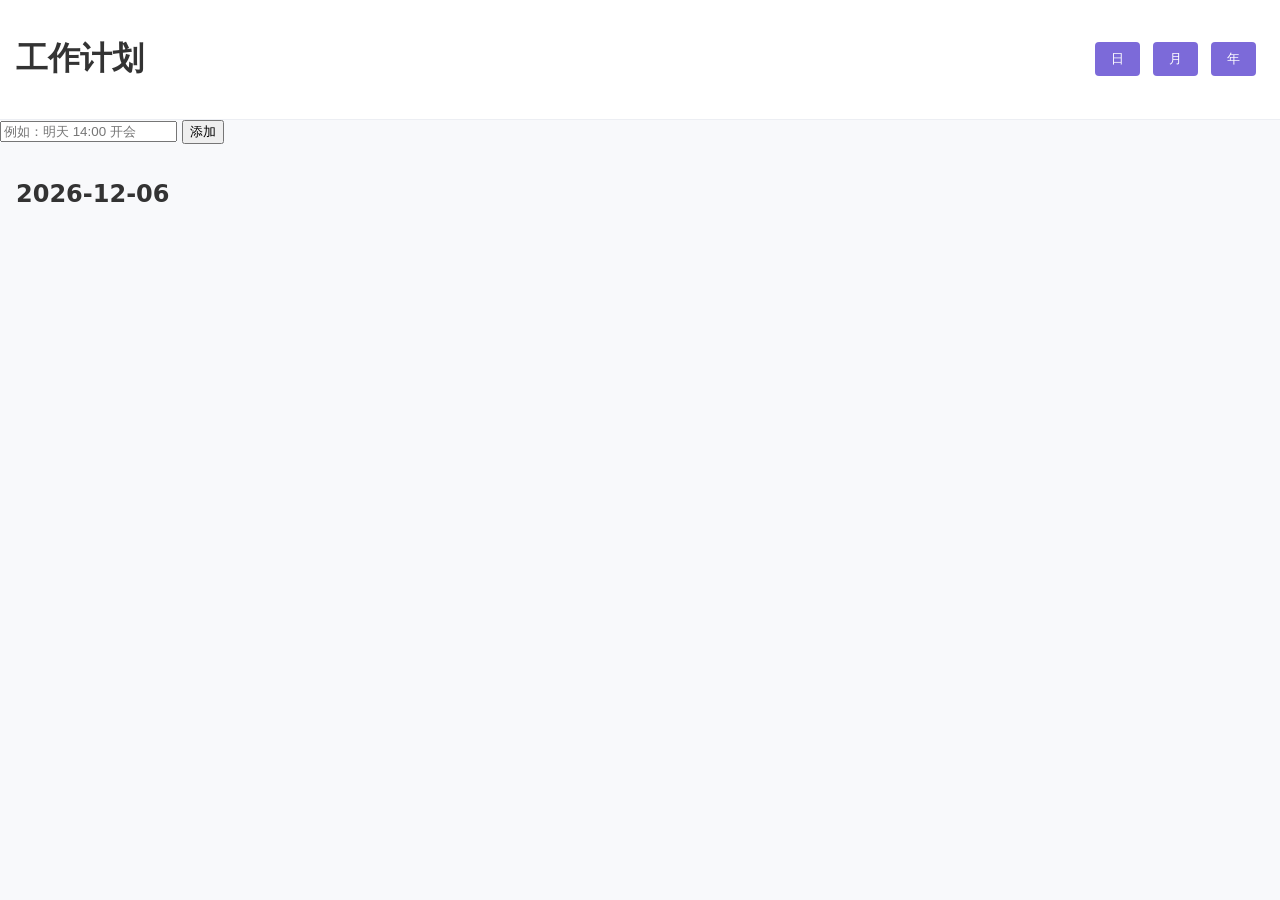
==== index.html @ 62128b0d "feat: initial task planner skeleton" ====
<!DOCTYPE html>
<html lang="zh-CN">
<head>
  <meta charset="UTF-8" />
  <meta name="viewport" content="width=device-width, initial-scale=1.0" />
  <title>工作计划网页</title>
  <link rel="stylesheet" href="style.css" />
</head>
<body>
  <header>
    <h1>工作计划</h1>
    <nav>
      <button id="view-day-btn">日</button>
      <button id="view-month-btn">月</button>
      <button id="view-year-btn">年</button>
    </nav>
  </header>

  <main>
    <section id="quick-add">
      <input type="text" id="quick-input" placeholder="例如：明天 14:00 开会" />
      <button id="quick-add-btn">添加</button>
    </section>

    <section id="day-view" class="view">
      <h2 id="day-title"></h2>
      <ul id="task-list"></ul>
    </section>

    <section id="month-view" class="view hidden">
      <h2 id="month-title"></h2>
      <div id="calendar"></div>
    </section>

    <section id="year-view" class="view hidden">
      <h2 id="year-title"></h2>
      <div id="year-content"></div>
    </section>
  </main>

  <script src="app.js"></script>
</body>
</html>
---- style.css ----
:root {
  --bg: #F8F9FB;
  --card: #FFFFFF;
  --line: #ECEEF3;
  --purple: #7C6AD9;
  --purple-hover: #8B79E6;
  --green: #20C997;
  --orange: #FFA94D;
  font-family: system-ui, sans-serif;
}

body {
  background: var(--bg);
  color: #333;
  margin: 0;
}

header {
  display: flex;
  justify-content: space-between;
  align-items: center;
  padding: 1rem;
  background: var(--card);
  border-bottom: 1px solid var(--line);
}

nav button {
  background: var(--purple);
  color: white;
  border: none;
  margin-right: .5rem;
  padding: .5rem 1rem;
  border-radius: 4px;
  cursor: pointer;
  transition: background 150ms;
}

nav button:hover {
  background: var(--purple-hover);
}

.view {
  padding: 1rem;
}

.hidden {
  display: none;
}

#task-list li {
  list-style: none;
  padding: .5rem;
  margin-bottom: .5rem;
  background: var(--card);
  border: 1px solid var(--line);
  border-radius: 4px;
  display: flex;
  justify-content: space-between;
  align-items: center;
}

.priority {
  width: 8px;
  height: 8px;
  border-radius: 50%;
  margin-right: .5rem;
}

.priority-1 { background: var(--green); }
.priority-2 { background: var(--purple); }
.priority-3 { background: var(--orange); }
.priority-4 { background: #aaa; }
#calendar {
  display: grid;
  grid-template-columns: repeat(7, 1fr);
  gap: 4px;
}

.day-cell {
  height: 60px;
  background: var(--card);
  border: 1px solid var(--line);
  position: relative;
  cursor: pointer;
}

.day-cell .dot {
  width: 6px;
  height: 6px;
  background: var(--purple);
  border-radius: 50%;
  position: absolute;
  bottom: 4px;
  right: 4px;
}

#year-content {
  display: grid;
  grid-template-columns: repeat(4, 1fr);
  gap: 8px;
}
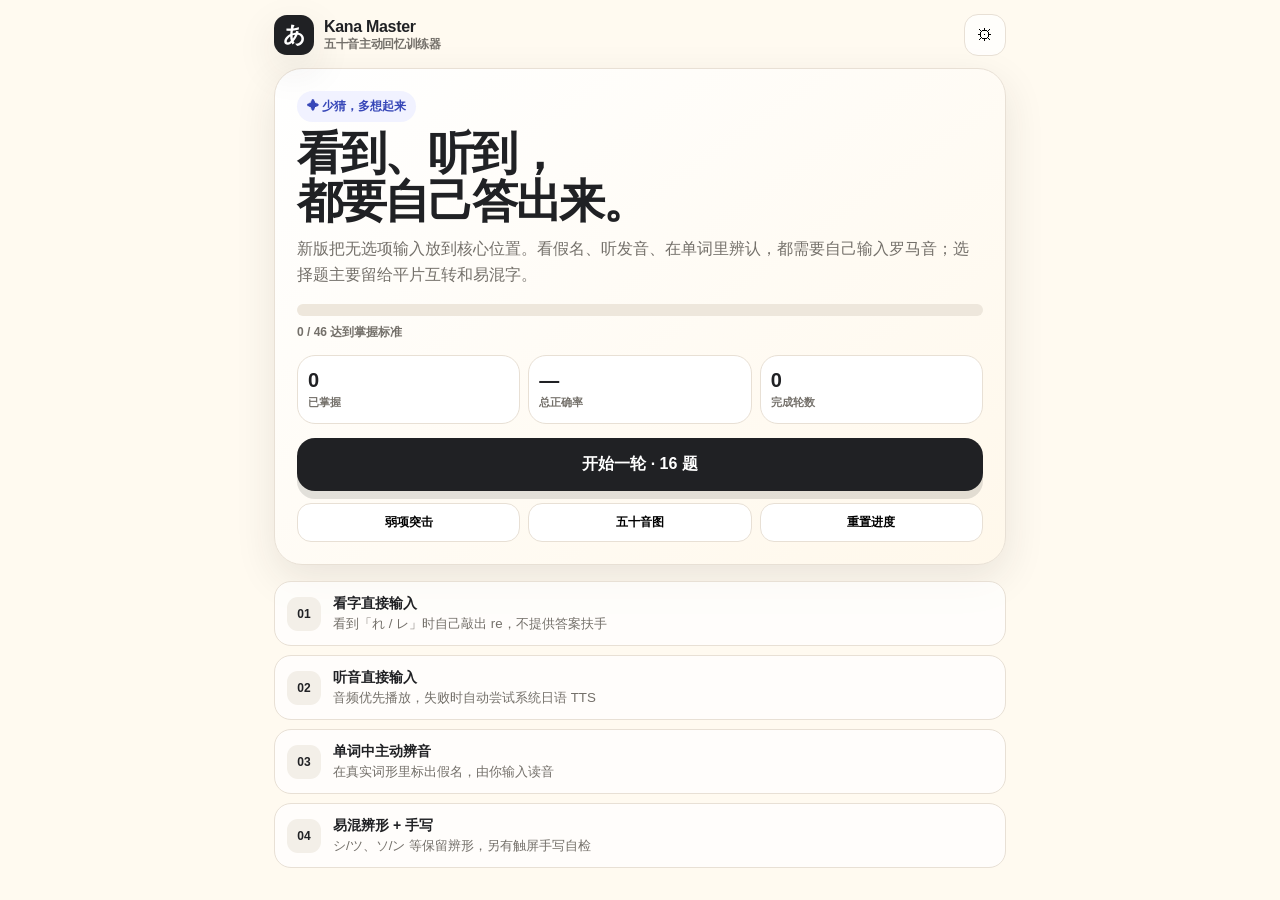
==== commit b64bc628: "Add root Pages entry for Kana Master" ====
--- a/index.html
+++ b/index.html
@@ -1,43 +1,14 @@
-<!DOCTYPE html>
+<!doctype html>
 <html lang="zh-CN">
 <head>
-  <meta charset="UTF-8" />
-  <meta name="viewport" content="width=device-width, initial-scale=1.0" />
-  <title>工作计划网页</title>
-  <link rel="stylesheet" href="style.css" />
+  <meta charset="utf-8">
+  <meta name="viewport" content="width=device-width,initial-scale=1,viewport-fit=cover">
+  <meta http-equiv="refresh" content="0; url=./kana-master/">
+  <link rel="canonical" href="./kana-master/">
+  <title>Kana Master</title>
+  <script>location.replace('./kana-master/');</script>
 </head>
 <body>
-  <header>
-    <h1>工作计划</h1>
-    <nav>
-      <button id="view-day-btn">日</button>
-      <button id="view-month-btn">月</button>
-      <button id="view-year-btn">年</button>
-    </nav>
-  </header>
-
-  <main>
-    <section id="quick-add">
-      <input type="text" id="quick-input" placeholder="例如：明天 14:00 开会" />
-      <button id="quick-add-btn">添加</button>
-    </section>
-
-    <section id="day-view" class="view">
-      <h2 id="day-title"></h2>
-      <ul id="task-list"></ul>
-    </section>
-
-    <section id="month-view" class="view hidden">
-      <h2 id="month-title"></h2>
-      <div id="calendar"></div>
-    </section>
-
-    <section id="year-view" class="view hidden">
-      <h2 id="year-title"></h2>
-      <div id="year-content"></div>
-    </section>
-  </main>
-
-  <script src="app.js"></script>
+  <p>正在打开 Kana Master… <a href="./kana-master/">点这里进入</a></p>
 </body>
 </html>
